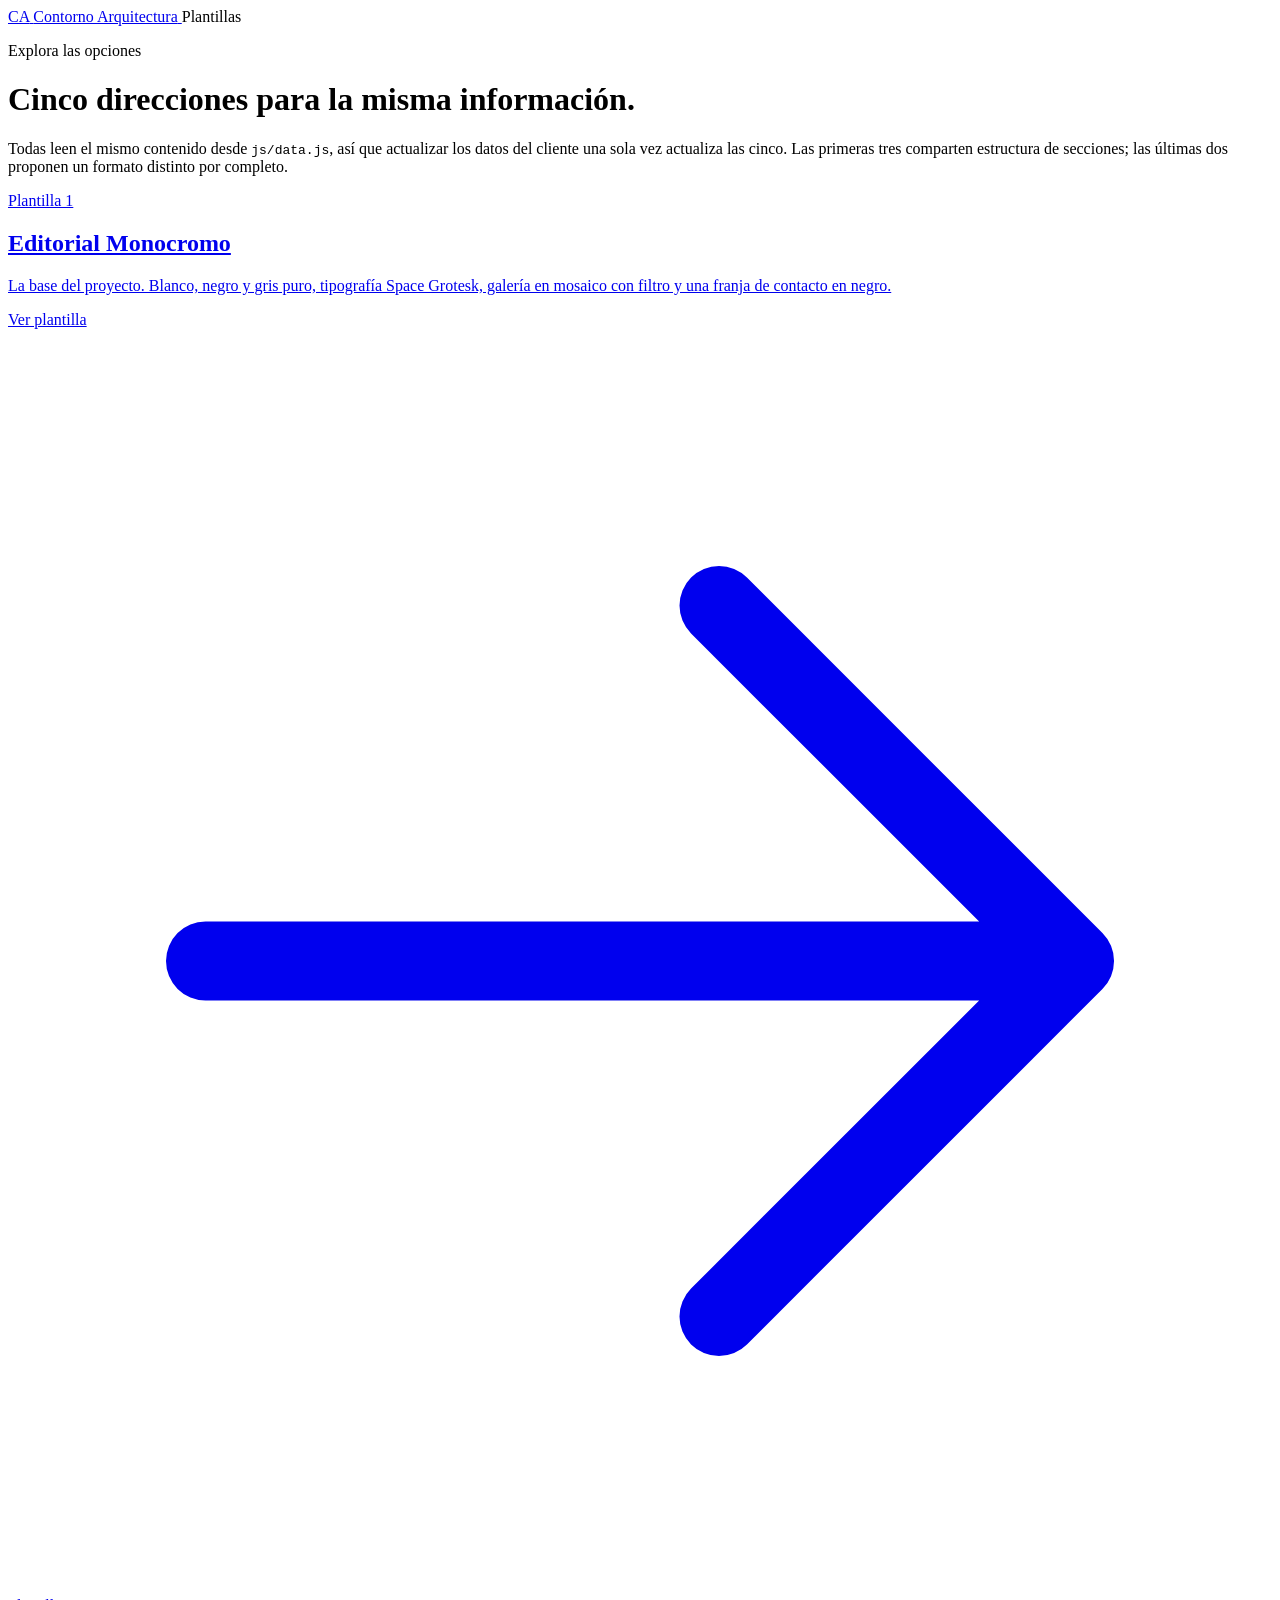
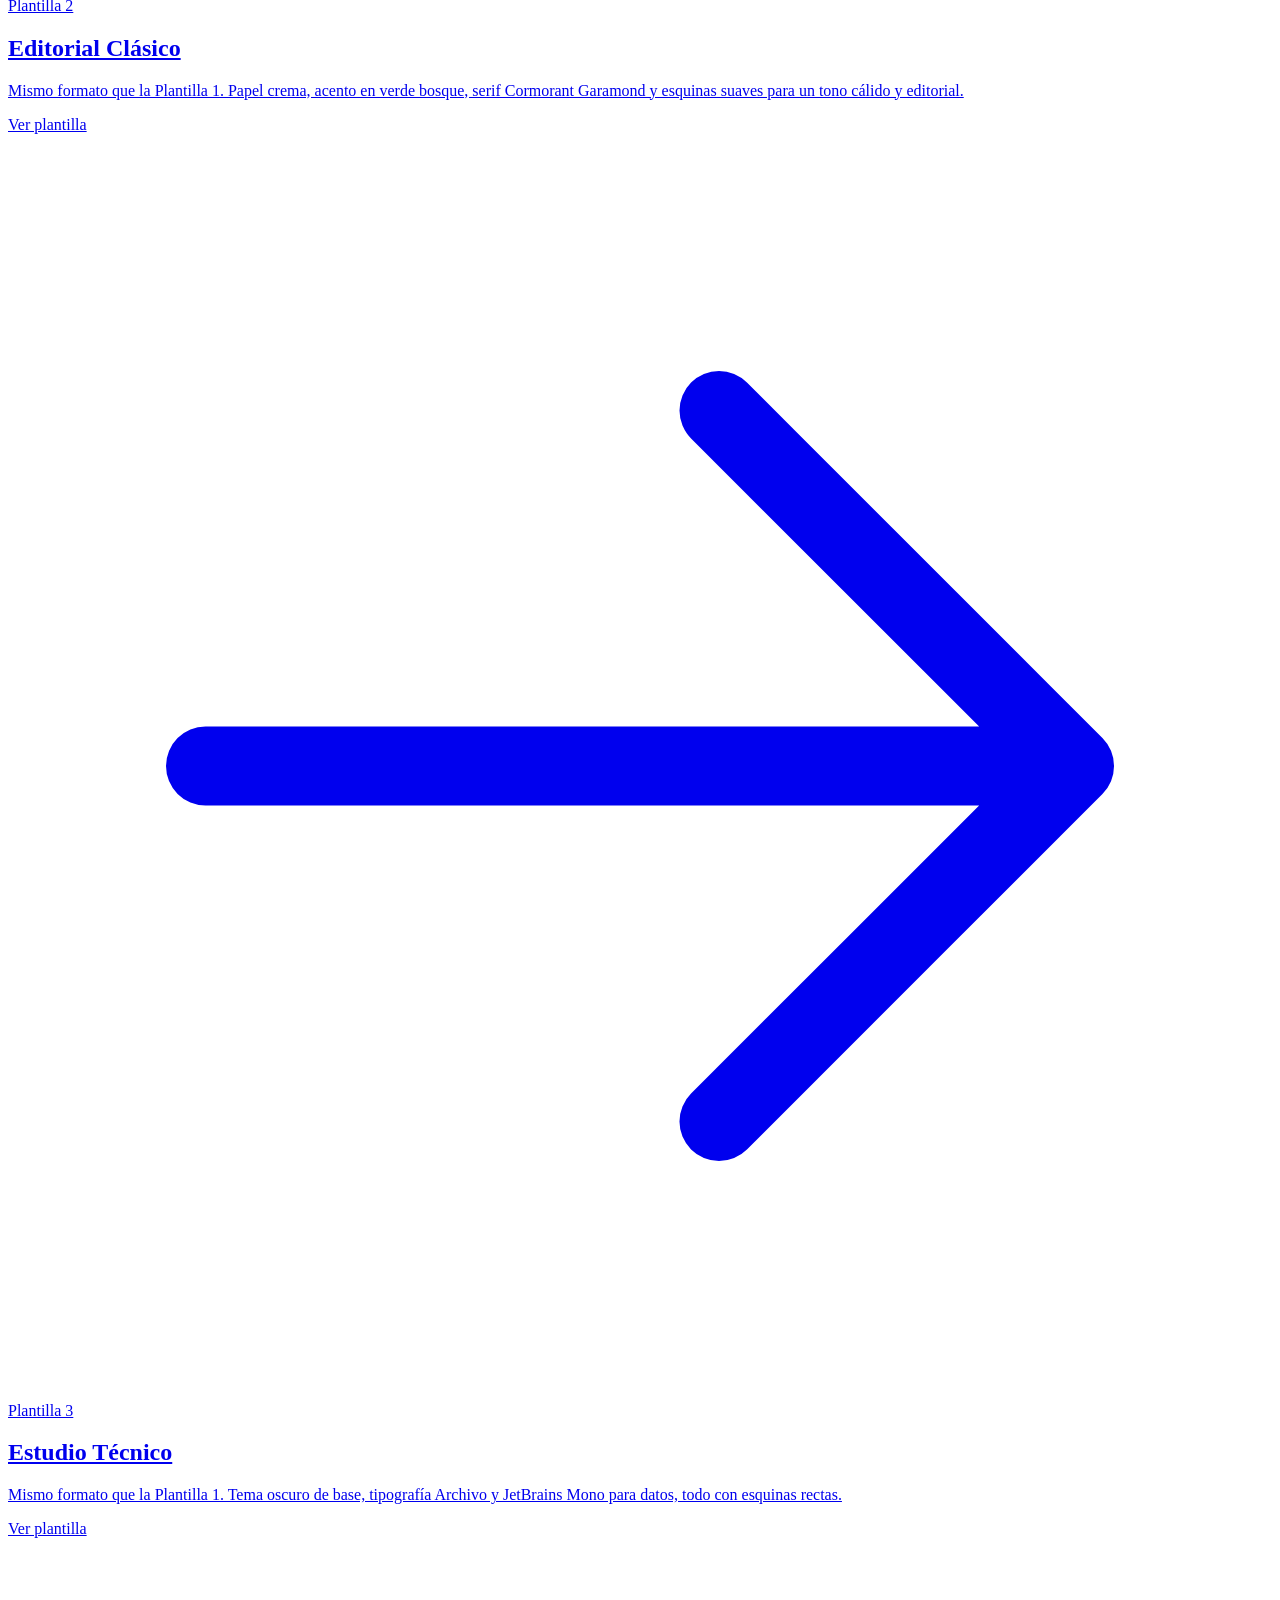
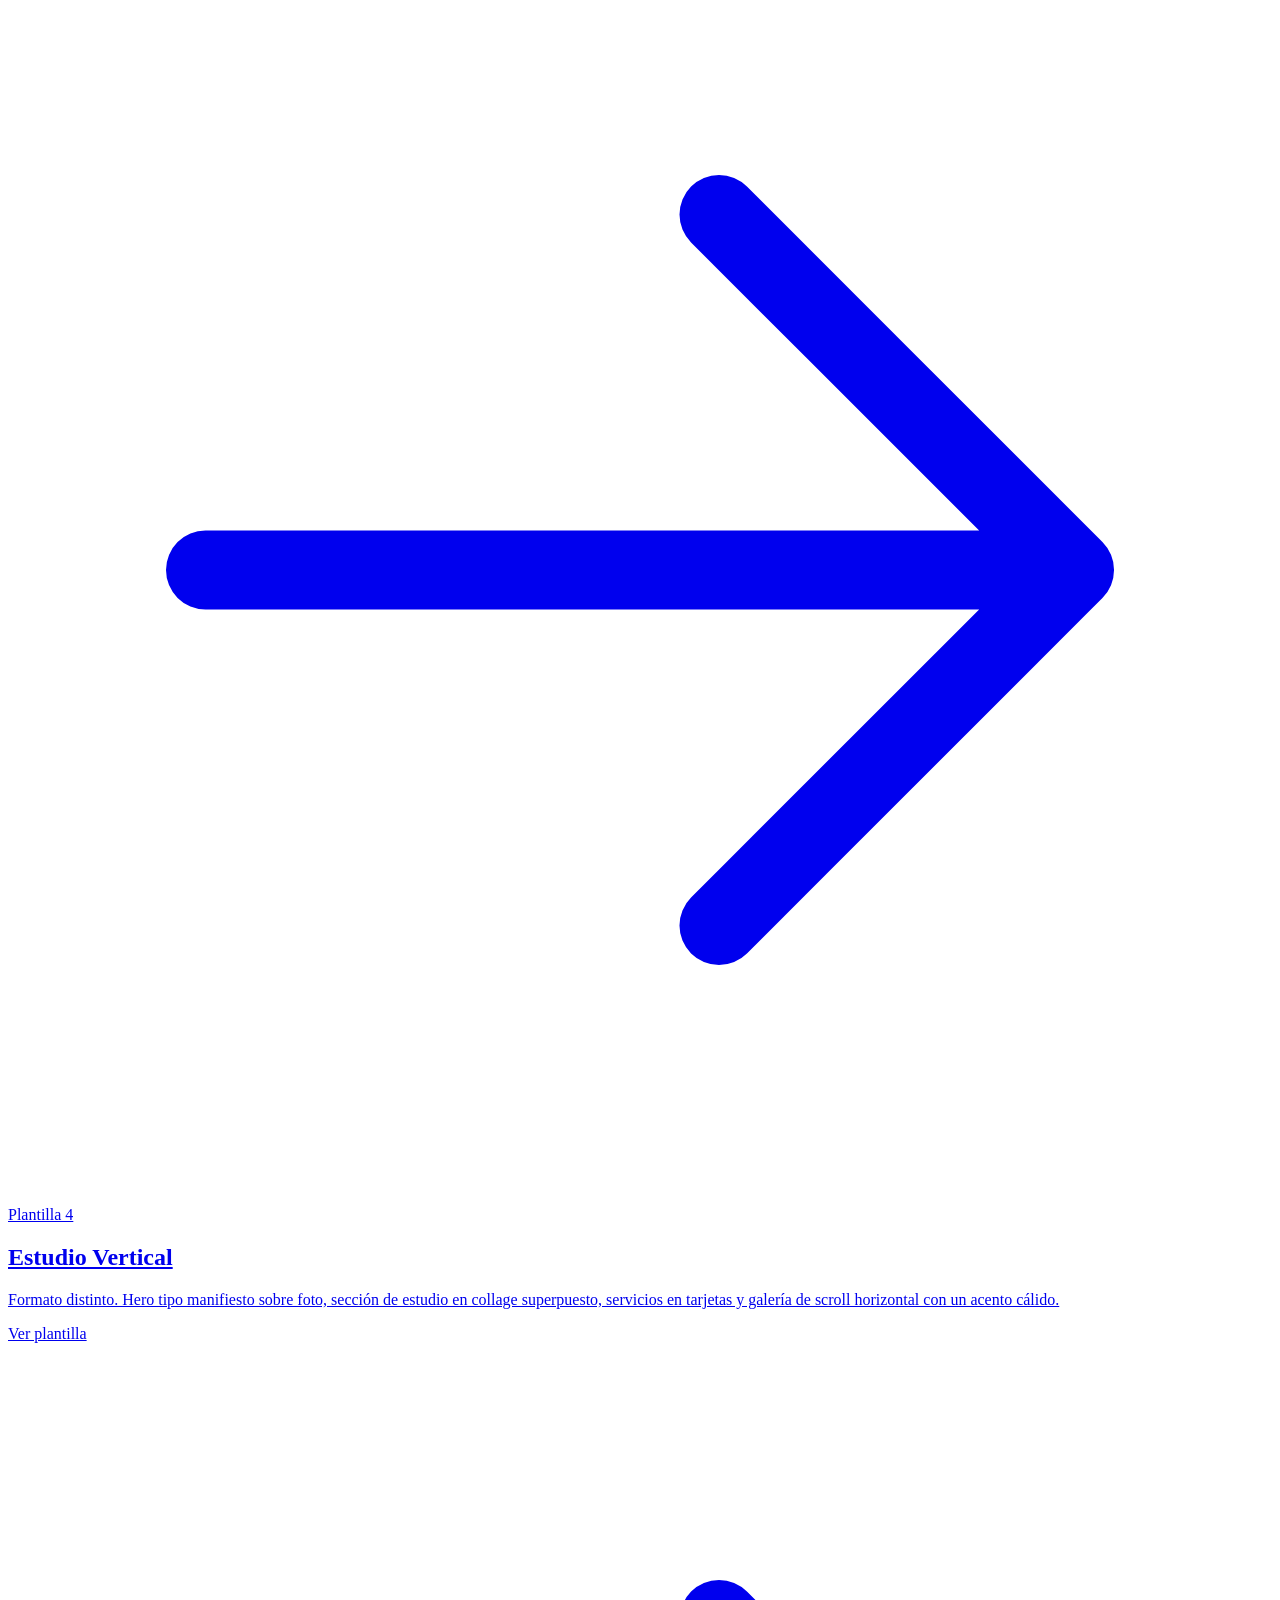
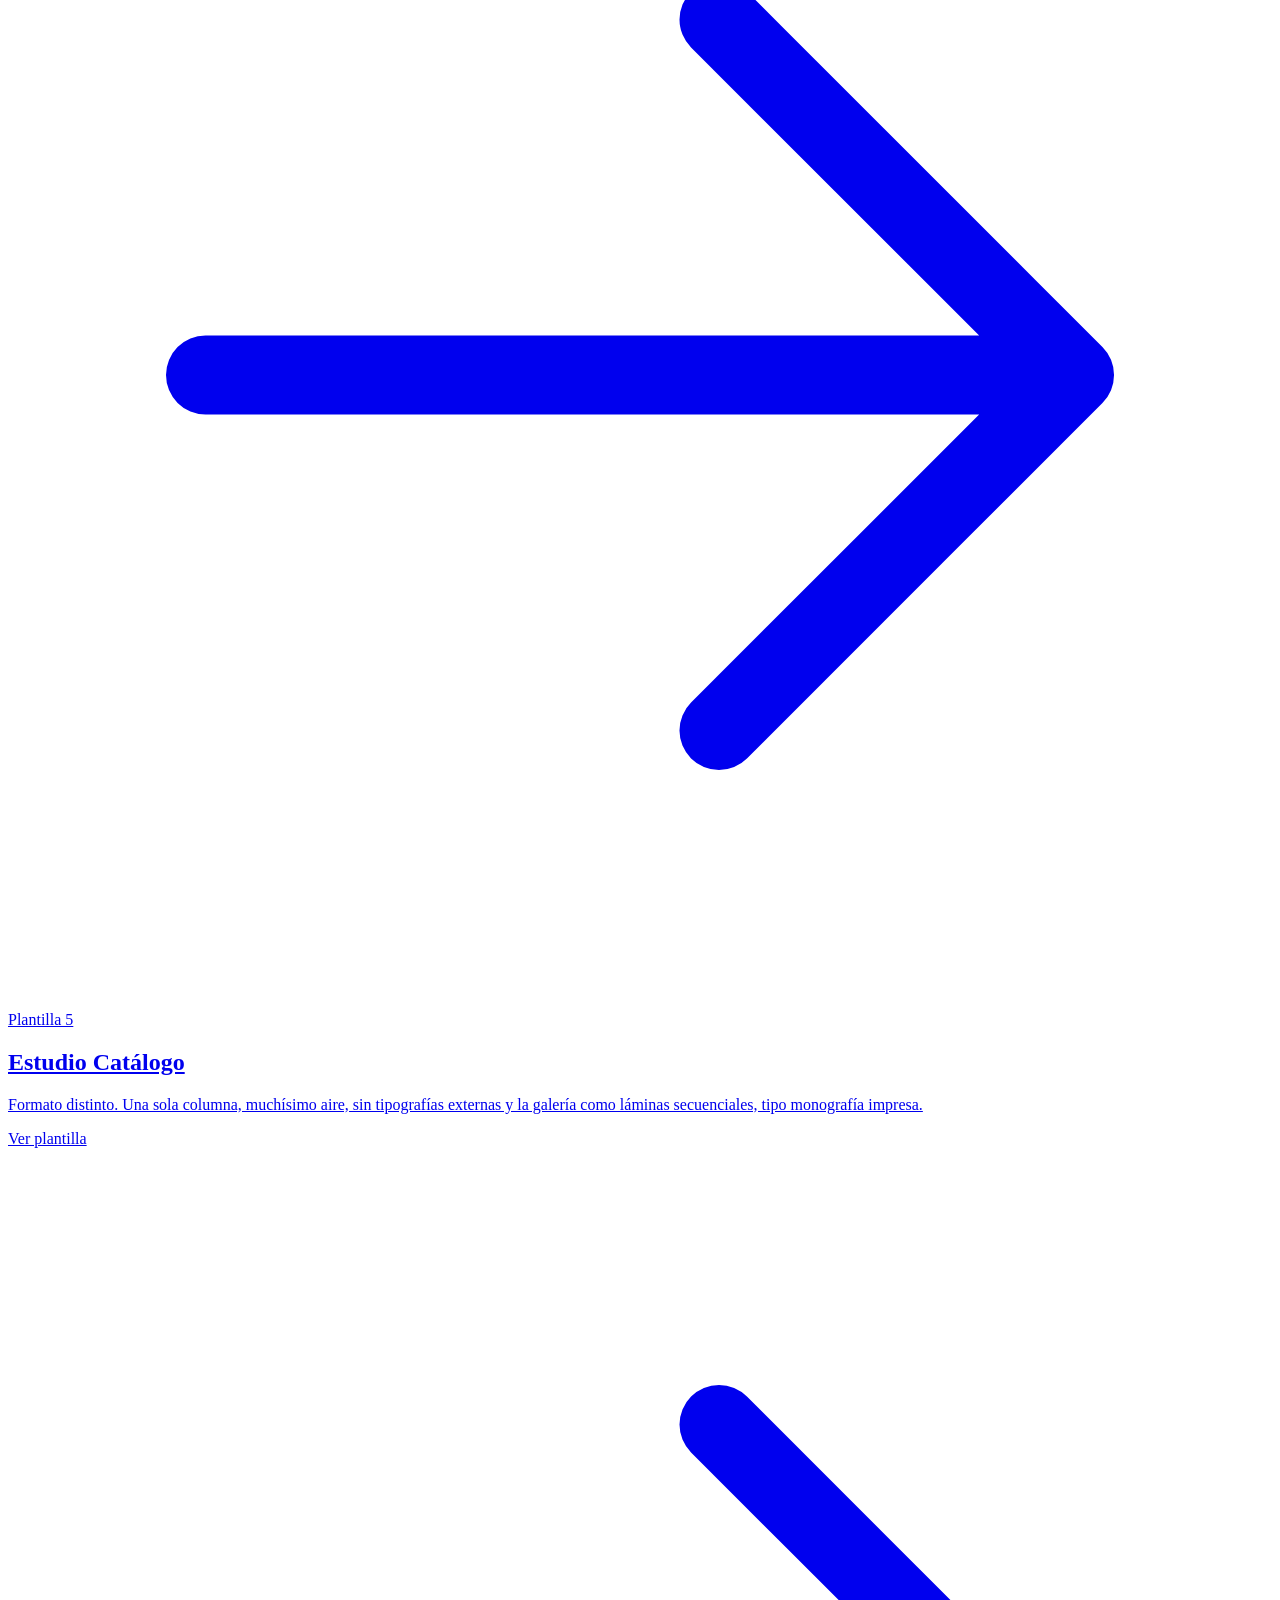
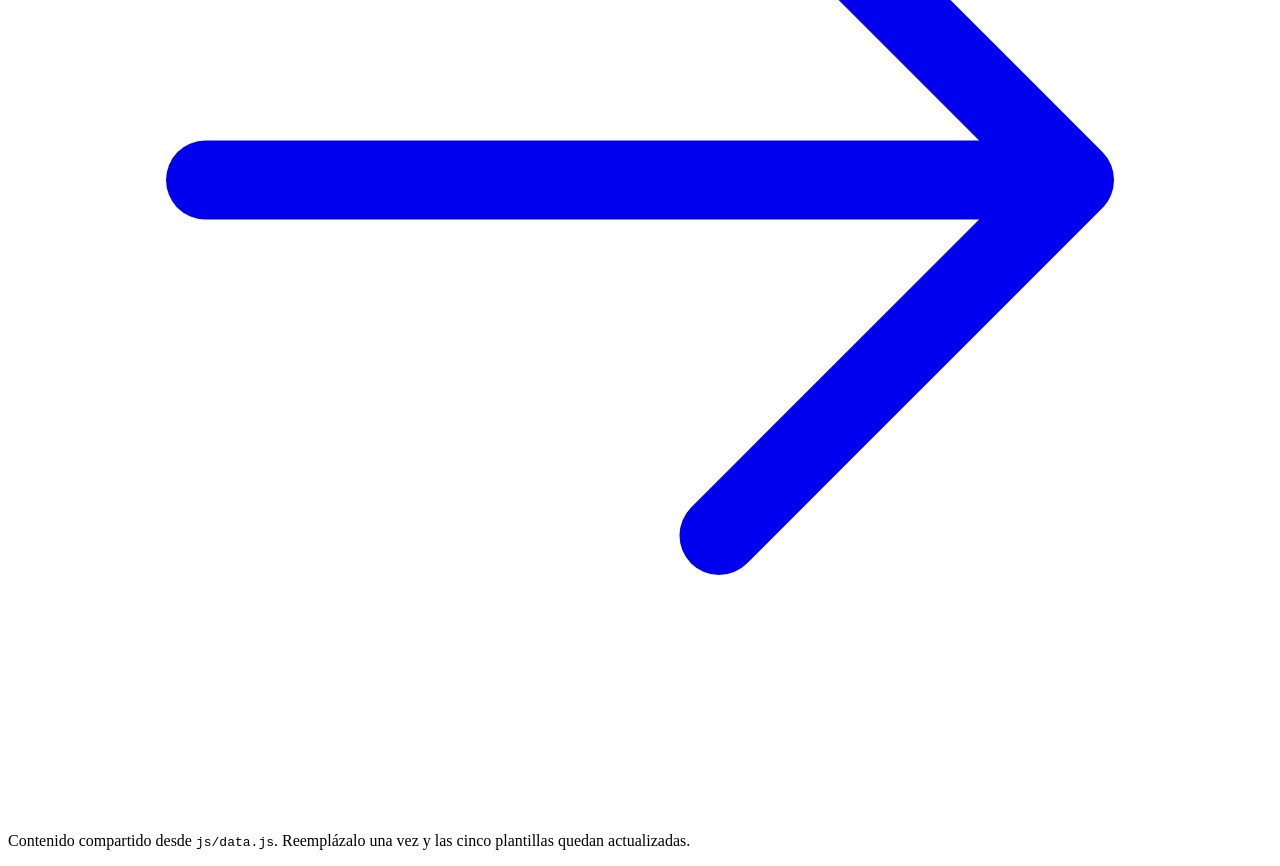
==== plantillas.html @ d8f8b078 "Redisenar paleta de la Plantilla 2 para diferenciarla de la 1 La Plantilla 2 usaba un gris apenas ma" ====
<!doctype html>
<html lang="es">
<head>
  <meta charset="UTF-8" />
  <meta name="viewport" content="width=device-width, initial-scale=1" />
  <title>Plantillas, Contorno Arquitectura</title>
  <link rel="icon" href="data:image/svg+xml,%3Csvg xmlns='http://www.w3.org/2000/svg' viewBox='0 0 100 100'%3E%3Crect width='100' height='100' fill='%23141414'/%3E%3Ctext x='50' y='64' font-size='40' font-family='Arial, sans-serif' font-weight='700' fill='%23fafafa' text-anchor='middle'%3ECA%3C/text%3E%3C/svg%3E" />
  <meta name="description" content="Cinco direcciones de diseño para la plantilla de Contorno Arquitectura." />
  <link rel="stylesheet" href="css/plantillas.css" />
</head>
<body>
  <header class="picker-header">
    <div class="picker-header-inner">
      <a class="brand" href="index.html">
        <span class="brand-mark" aria-hidden="true">CA</span>
        <span class="brand-name">Contorno Arquitectura</span>
      </a>
      <span class="picker-tag">Plantillas</span>
    </div>
  </header>

  <main class="picker-main">
    <div class="picker-intro">
      <p class="eyebrow">Explora las opciones</p>
      <h1>Cinco direcciones para la misma información.</h1>
      <p class="picker-lede">
        Todas leen el mismo contenido desde <code>js/data.js</code>, así que
        actualizar los datos del cliente una sola vez actualiza las cinco.
        Las primeras tres comparten estructura de secciones; las últimas dos
        proponen un formato distinto por completo.
      </p>
    </div>

    <div class="picker-grid">

      <a class="picker-card" href="index.html">
        <span class="picker-swatches">
          <span class="swatch" style="background:#fafafa;border-color:#dedede"></span>
          <span class="swatch" style="background:#141414"></span>
          <span class="swatch" style="background:#8b8b8b"></span>
        </span>
        <span class="picker-number">Plantilla 1</span>
        <h2>Editorial Monocromo</h2>
        <p>La base del proyecto. Blanco, negro y gris puro, tipografía Space Grotesk, galería en mosaico con filtro y una franja de contacto en negro.</p>
        <span class="picker-link">Ver plantilla <svg class="icon" xmlns="http://www.w3.org/2000/svg" viewBox="0 0 256 256" fill="currentColor" aria-hidden="true"><path d="M221.66,133.66l-72,72a8,8,0,0,1-11.32-11.32L196.69,136H40a8,8,0,0,1,0-16H196.69L138.34,61.66a8,8,0,0,1,11.32-11.32l72,72A8,8,0,0,1,221.66,133.66Z"/></svg></span>
      </a>

      <a class="picker-card" href="templates/plantilla-2/index.html">
        <span class="picker-swatches">
          <span class="swatch" style="background:#f5f0e1;border-color:#ddd0a5"></span>
          <span class="swatch" style="background:#33502f"></span>
          <span class="swatch" style="background:#1e2b21"></span>
        </span>
        <span class="picker-number">Plantilla 2</span>
        <h2>Editorial Clásico</h2>
        <p>Mismo formato que la Plantilla 1. Papel crema, acento en verde bosque, serif Cormorant Garamond y esquinas suaves para un tono cálido y editorial.</p>
        <span class="picker-link">Ver plantilla <svg class="icon" xmlns="http://www.w3.org/2000/svg" viewBox="0 0 256 256" fill="currentColor" aria-hidden="true"><path d="M221.66,133.66l-72,72a8,8,0,0,1-11.32-11.32L196.69,136H40a8,8,0,0,1,0-16H196.69L138.34,61.66a8,8,0,0,1,11.32-11.32l72,72A8,8,0,0,1,221.66,133.66Z"/></svg></span>
      </a>

      <a class="picker-card" href="templates/plantilla-3/index.html">
        <span class="picker-swatches">
          <span class="swatch" style="background:#0d0f11;border-color:#262b30"></span>
          <span class="swatch" style="background:#e8ebee"></span>
          <span class="swatch" style="background:#656d75"></span>
        </span>
        <span class="picker-number">Plantilla 3</span>
        <h2>Estudio Técnico</h2>
        <p>Mismo formato que la Plantilla 1. Tema oscuro de base, tipografía Archivo y JetBrains Mono para datos, todo con esquinas rectas.</p>
        <span class="picker-link">Ver plantilla <svg class="icon" xmlns="http://www.w3.org/2000/svg" viewBox="0 0 256 256" fill="currentColor" aria-hidden="true"><path d="M221.66,133.66l-72,72a8,8,0,0,1-11.32-11.32L196.69,136H40a8,8,0,0,1,0-16H196.69L138.34,61.66a8,8,0,0,1,11.32-11.32l72,72A8,8,0,0,1,221.66,133.66Z"/></svg></span>
      </a>

      <a class="picker-card" href="templates/plantilla-4/index.html">
        <span class="picker-swatches">
          <span class="swatch" style="background:#0a0a0a;border-color:#272727"></span>
          <span class="swatch" style="background:#ff7a45"></span>
          <span class="swatch" style="background:#f5f4f2"></span>
        </span>
        <span class="picker-number">Plantilla 4</span>
        <h2>Estudio Vertical</h2>
        <p>Formato distinto. Hero tipo manifiesto sobre foto, sección de estudio en collage superpuesto, servicios en tarjetas y galería de scroll horizontal con un acento cálido.</p>
        <span class="picker-link">Ver plantilla <svg class="icon" xmlns="http://www.w3.org/2000/svg" viewBox="0 0 256 256" fill="currentColor" aria-hidden="true"><path d="M221.66,133.66l-72,72a8,8,0,0,1-11.32-11.32L196.69,136H40a8,8,0,0,1,0-16H196.69L138.34,61.66a8,8,0,0,1,11.32-11.32l72,72A8,8,0,0,1,221.66,133.66Z"/></svg></span>
      </a>

      <a class="picker-card" href="templates/plantilla-5/index.html">
        <span class="picker-swatches">
          <span class="swatch" style="background:#fbfbfa;border-color:#e5e2da"></span>
          <span class="swatch" style="background:#161616"></span>
          <span class="swatch" style="background:#9b988e"></span>
        </span>
        <span class="picker-number">Plantilla 5</span>
        <h2>Estudio Catálogo</h2>
        <p>Formato distinto. Una sola columna, muchísimo aire, sin tipografías externas y la galería como láminas secuenciales, tipo monografía impresa.</p>
        <span class="picker-link">Ver plantilla <svg class="icon" xmlns="http://www.w3.org/2000/svg" viewBox="0 0 256 256" fill="currentColor" aria-hidden="true"><path d="M221.66,133.66l-72,72a8,8,0,0,1-11.32-11.32L196.69,136H40a8,8,0,0,1,0-16H196.69L138.34,61.66a8,8,0,0,1,11.32-11.32l72,72A8,8,0,0,1,221.66,133.66Z"/></svg></span>
      </a>

    </div>
  </main>

  <footer class="picker-footer">
    <p>Contenido compartido desde <code>js/data.js</code>. Reemplázalo una vez y las cinco plantillas quedan actualizadas.</p>
  </footer>
</body>
</html>
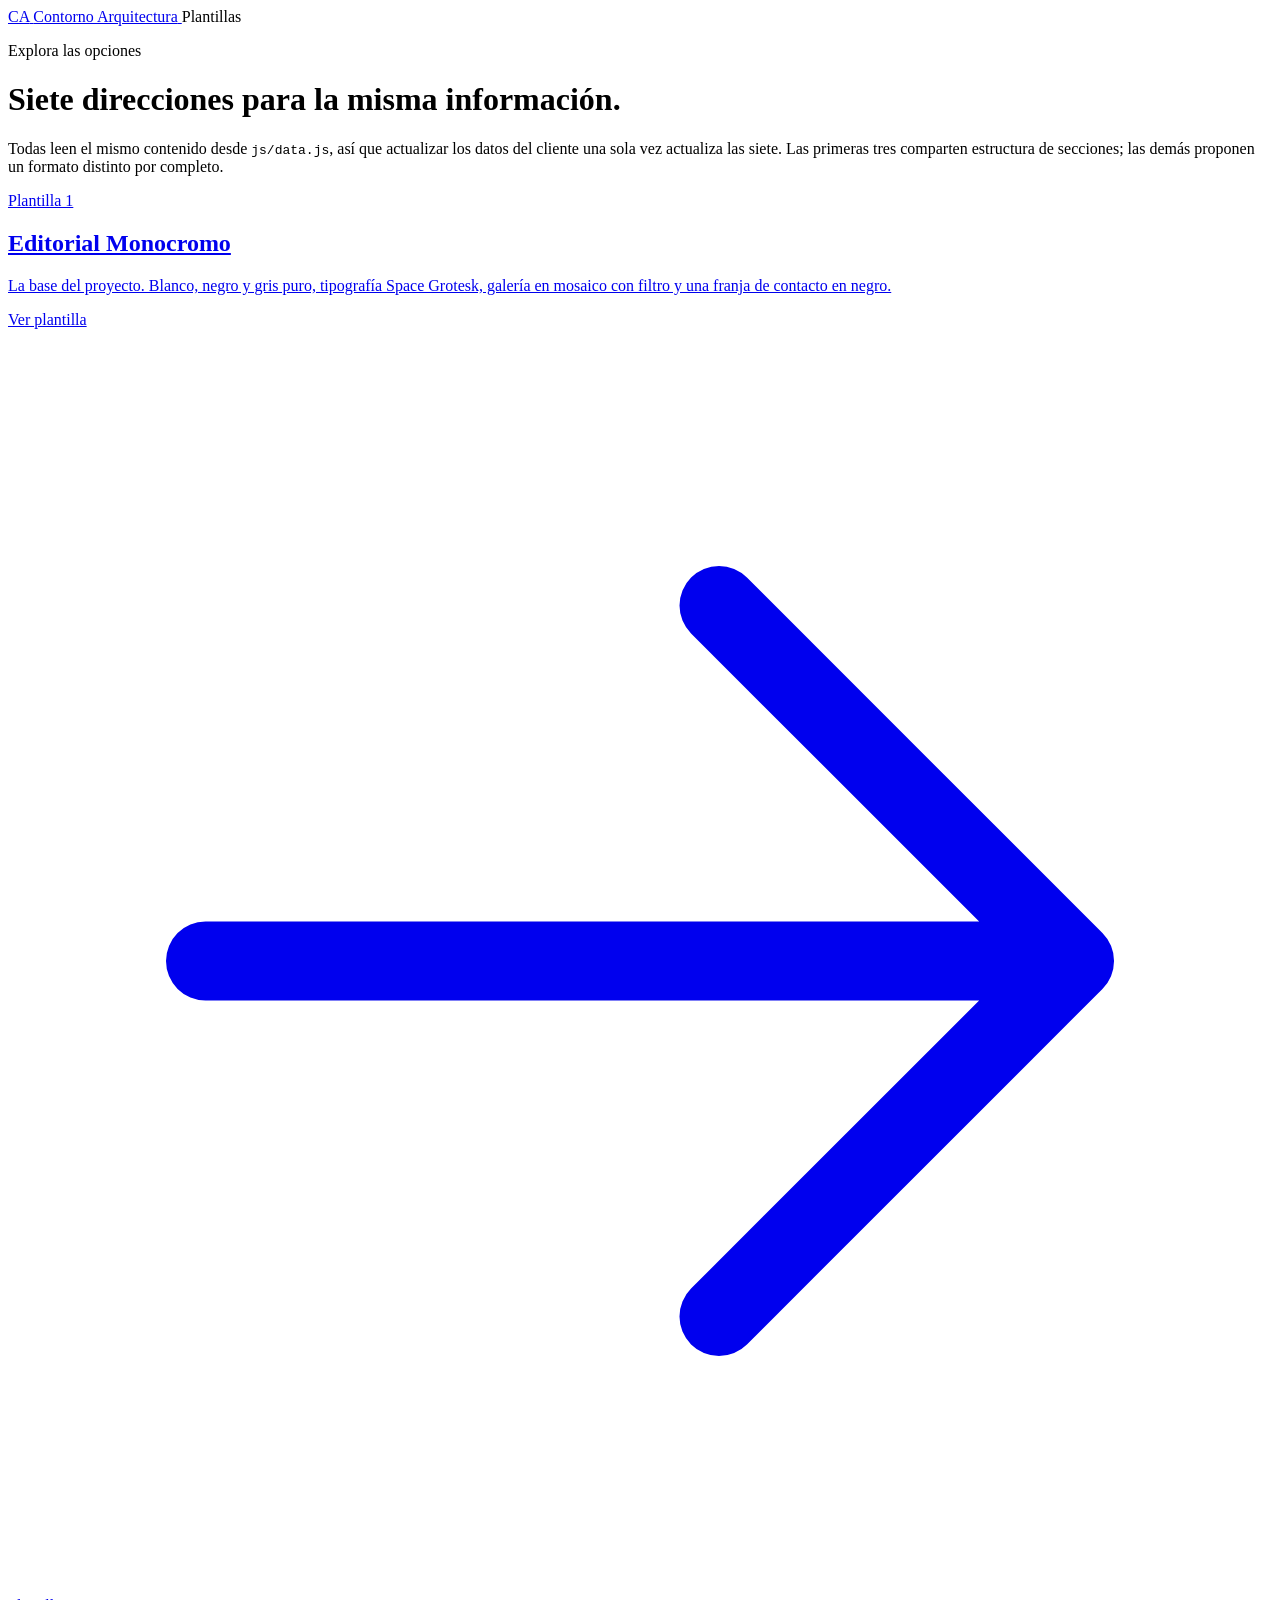
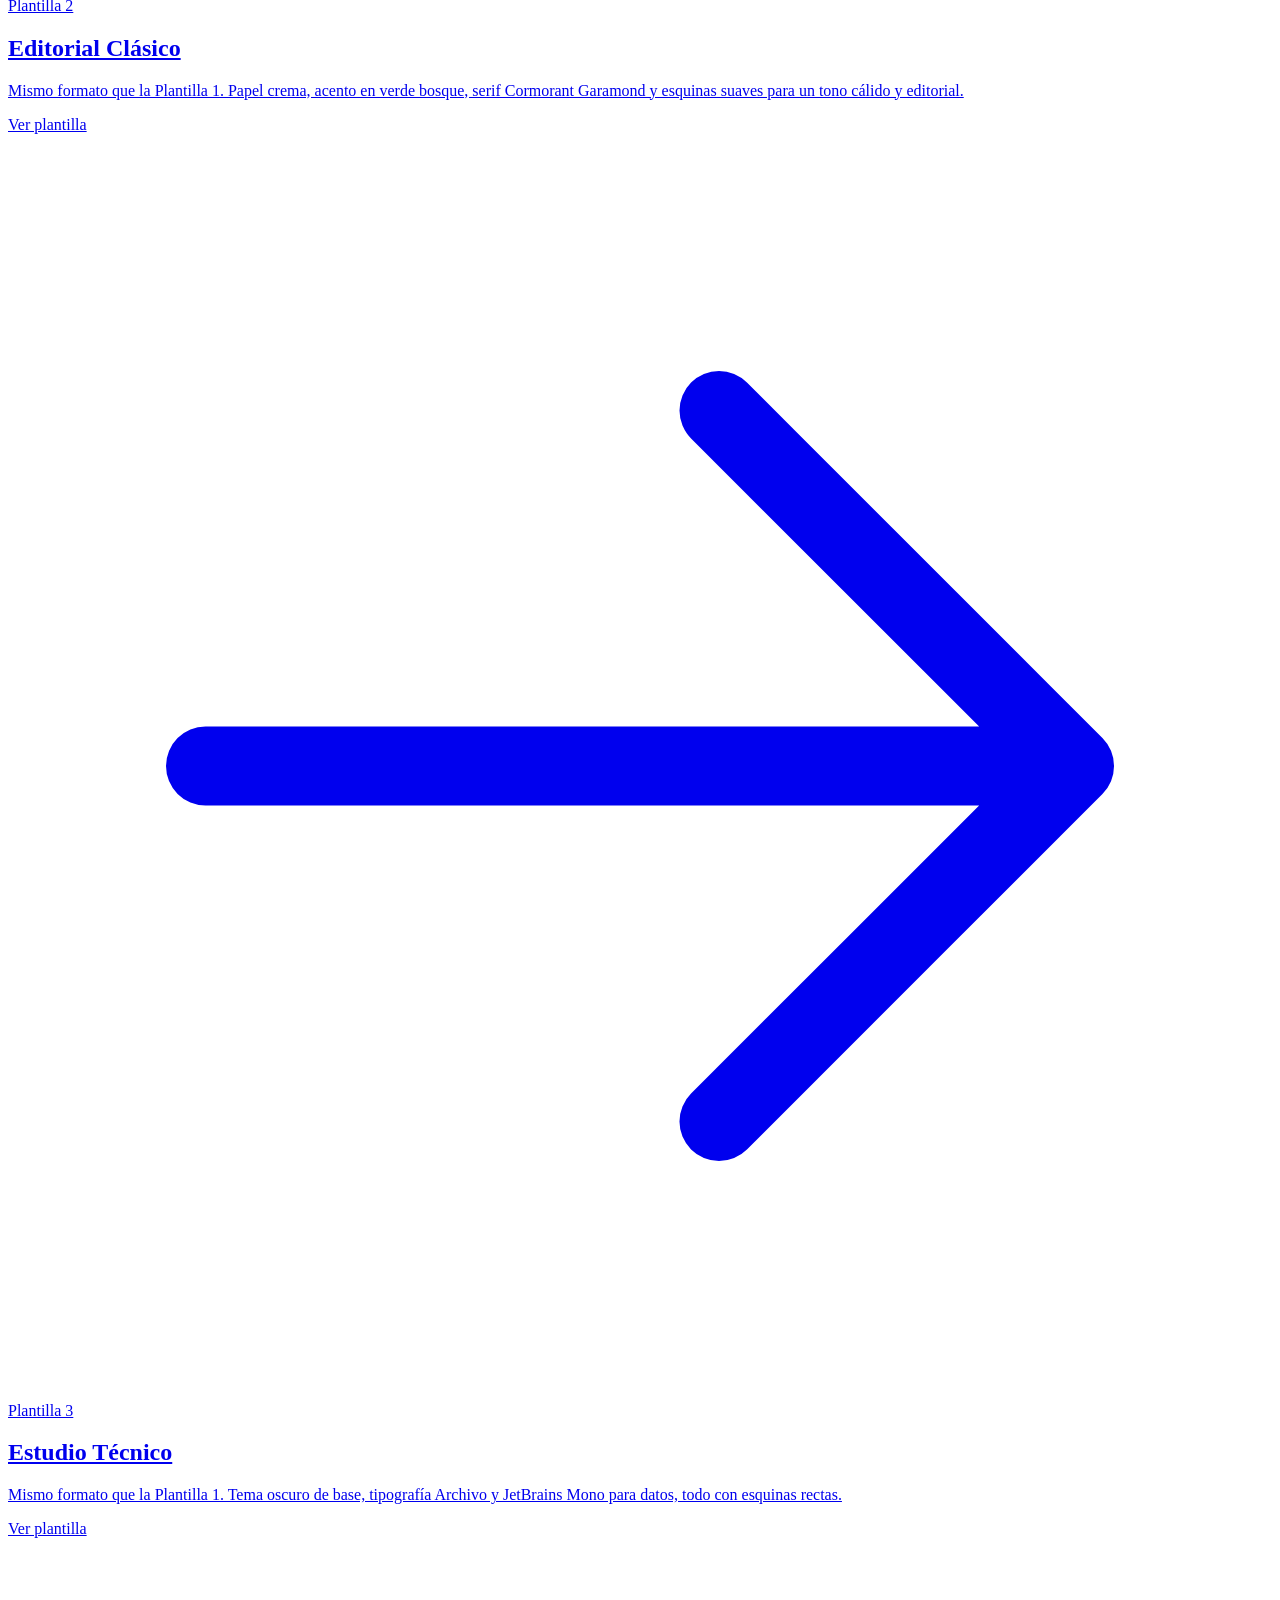
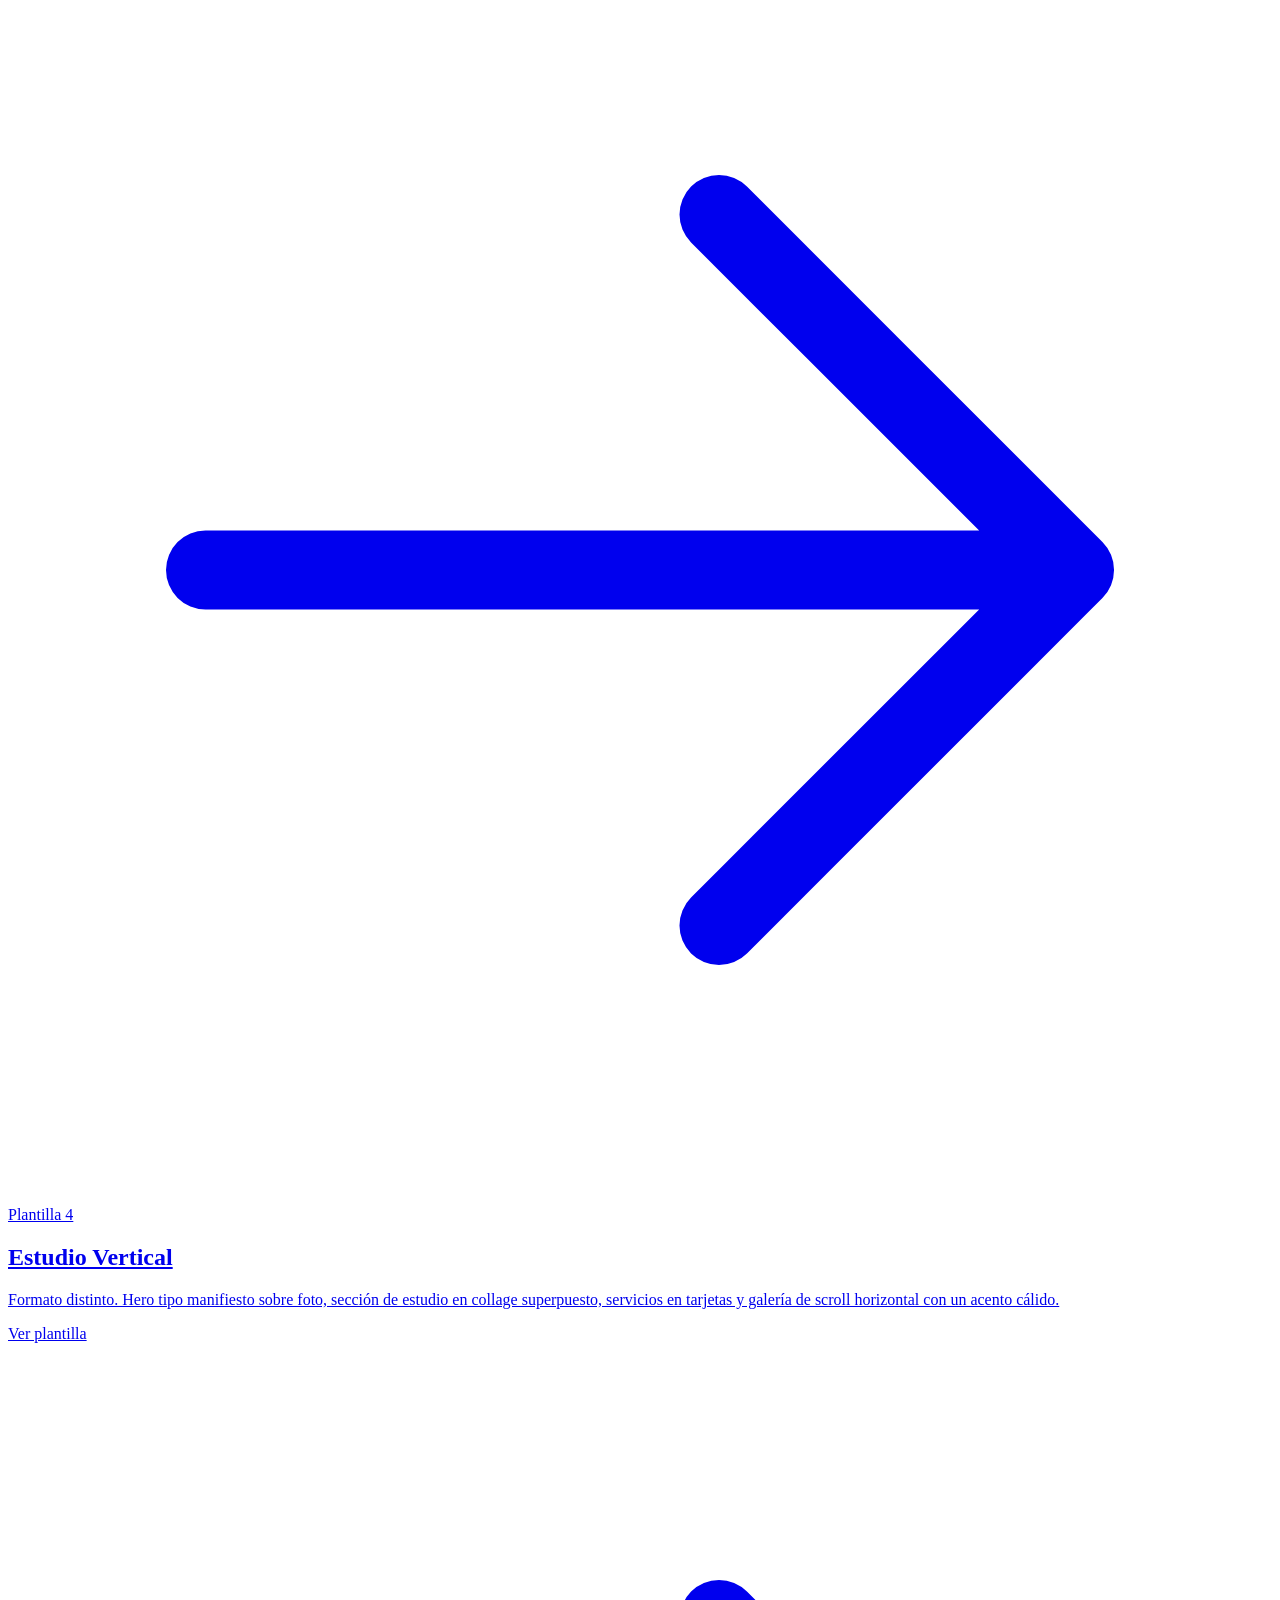
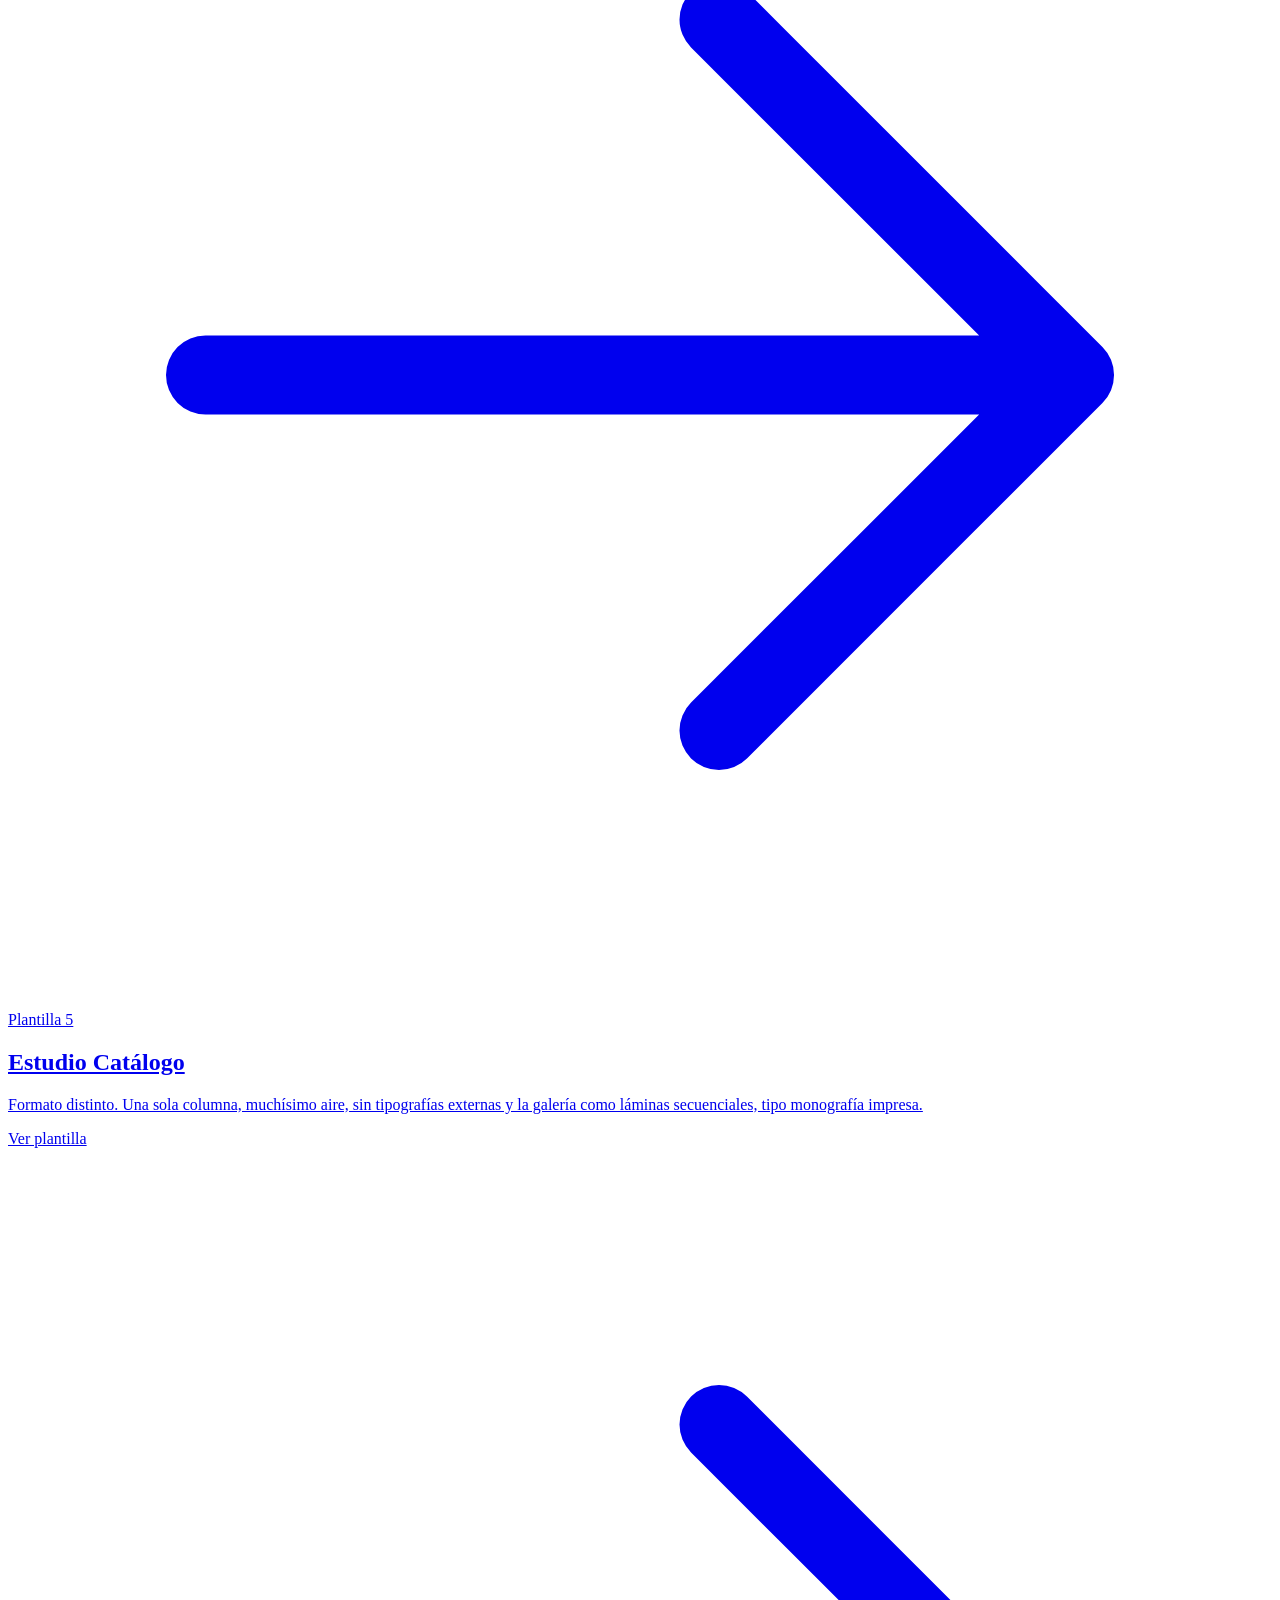
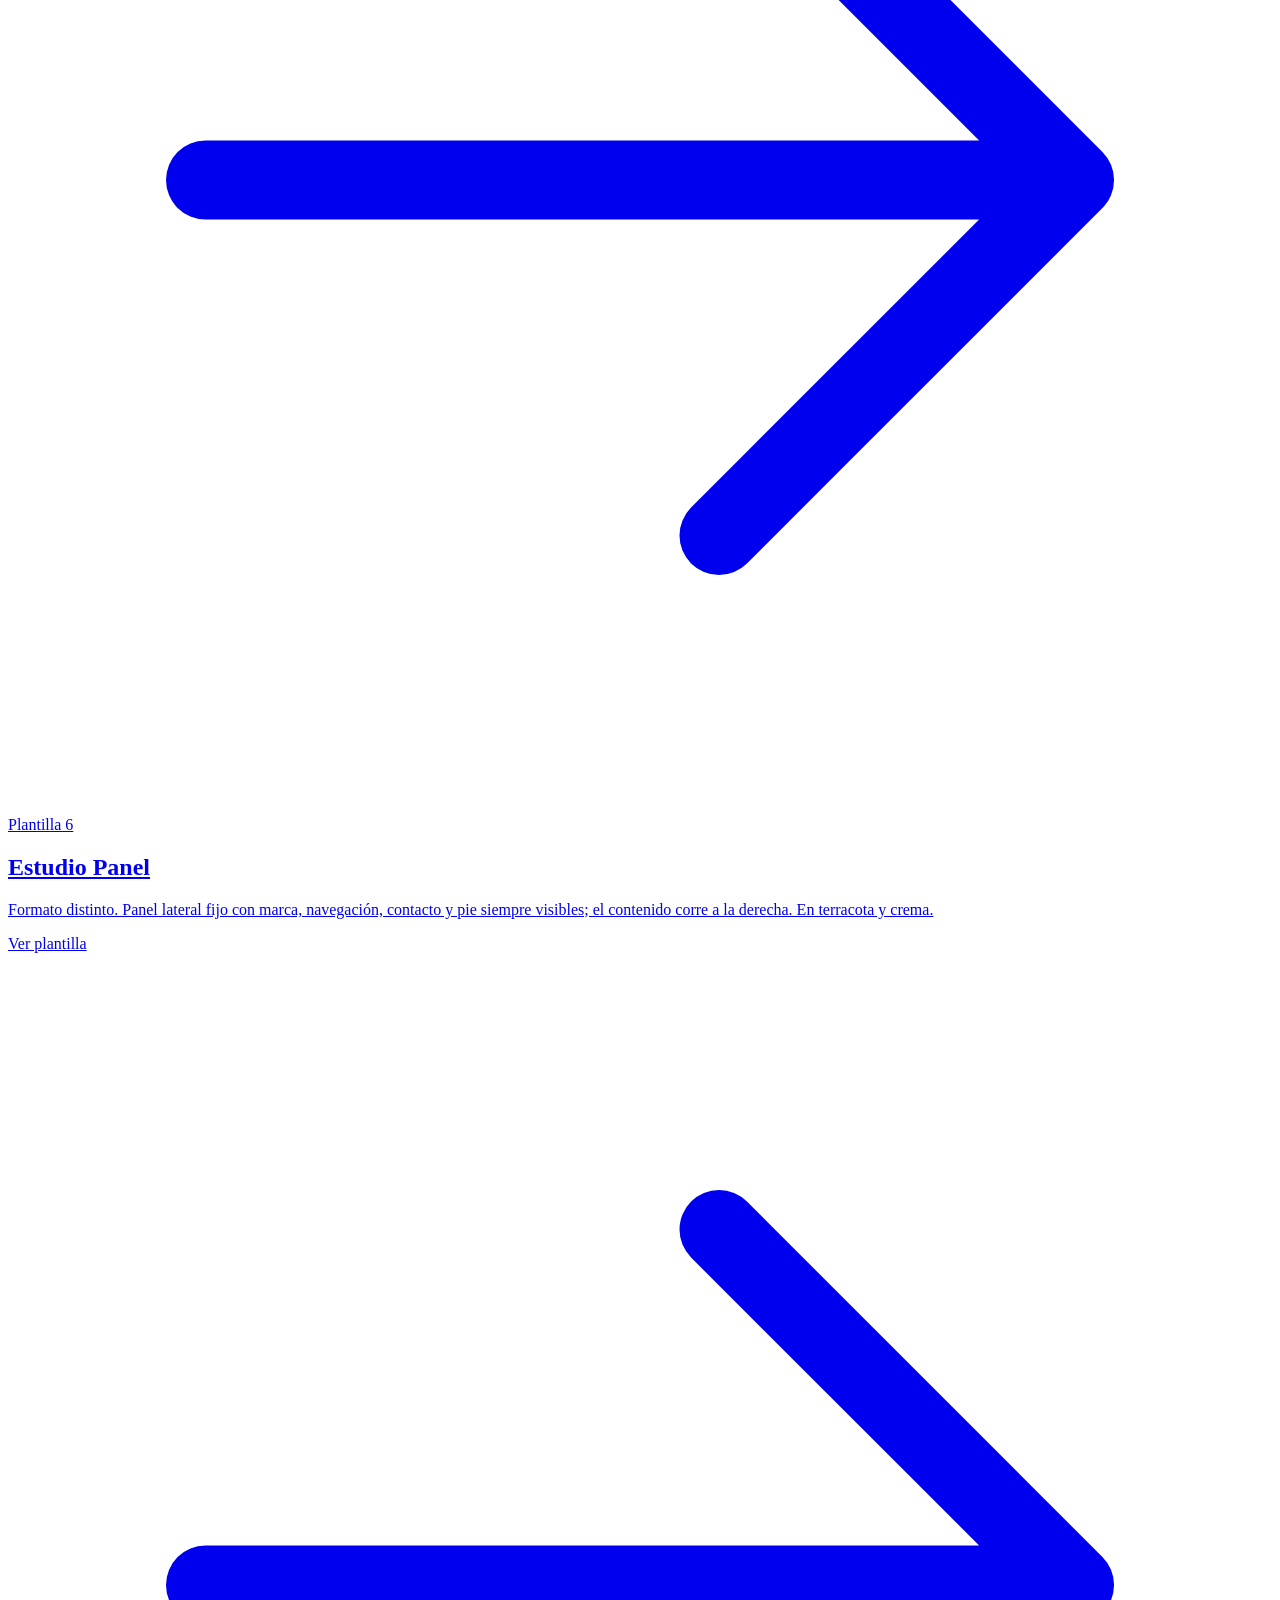
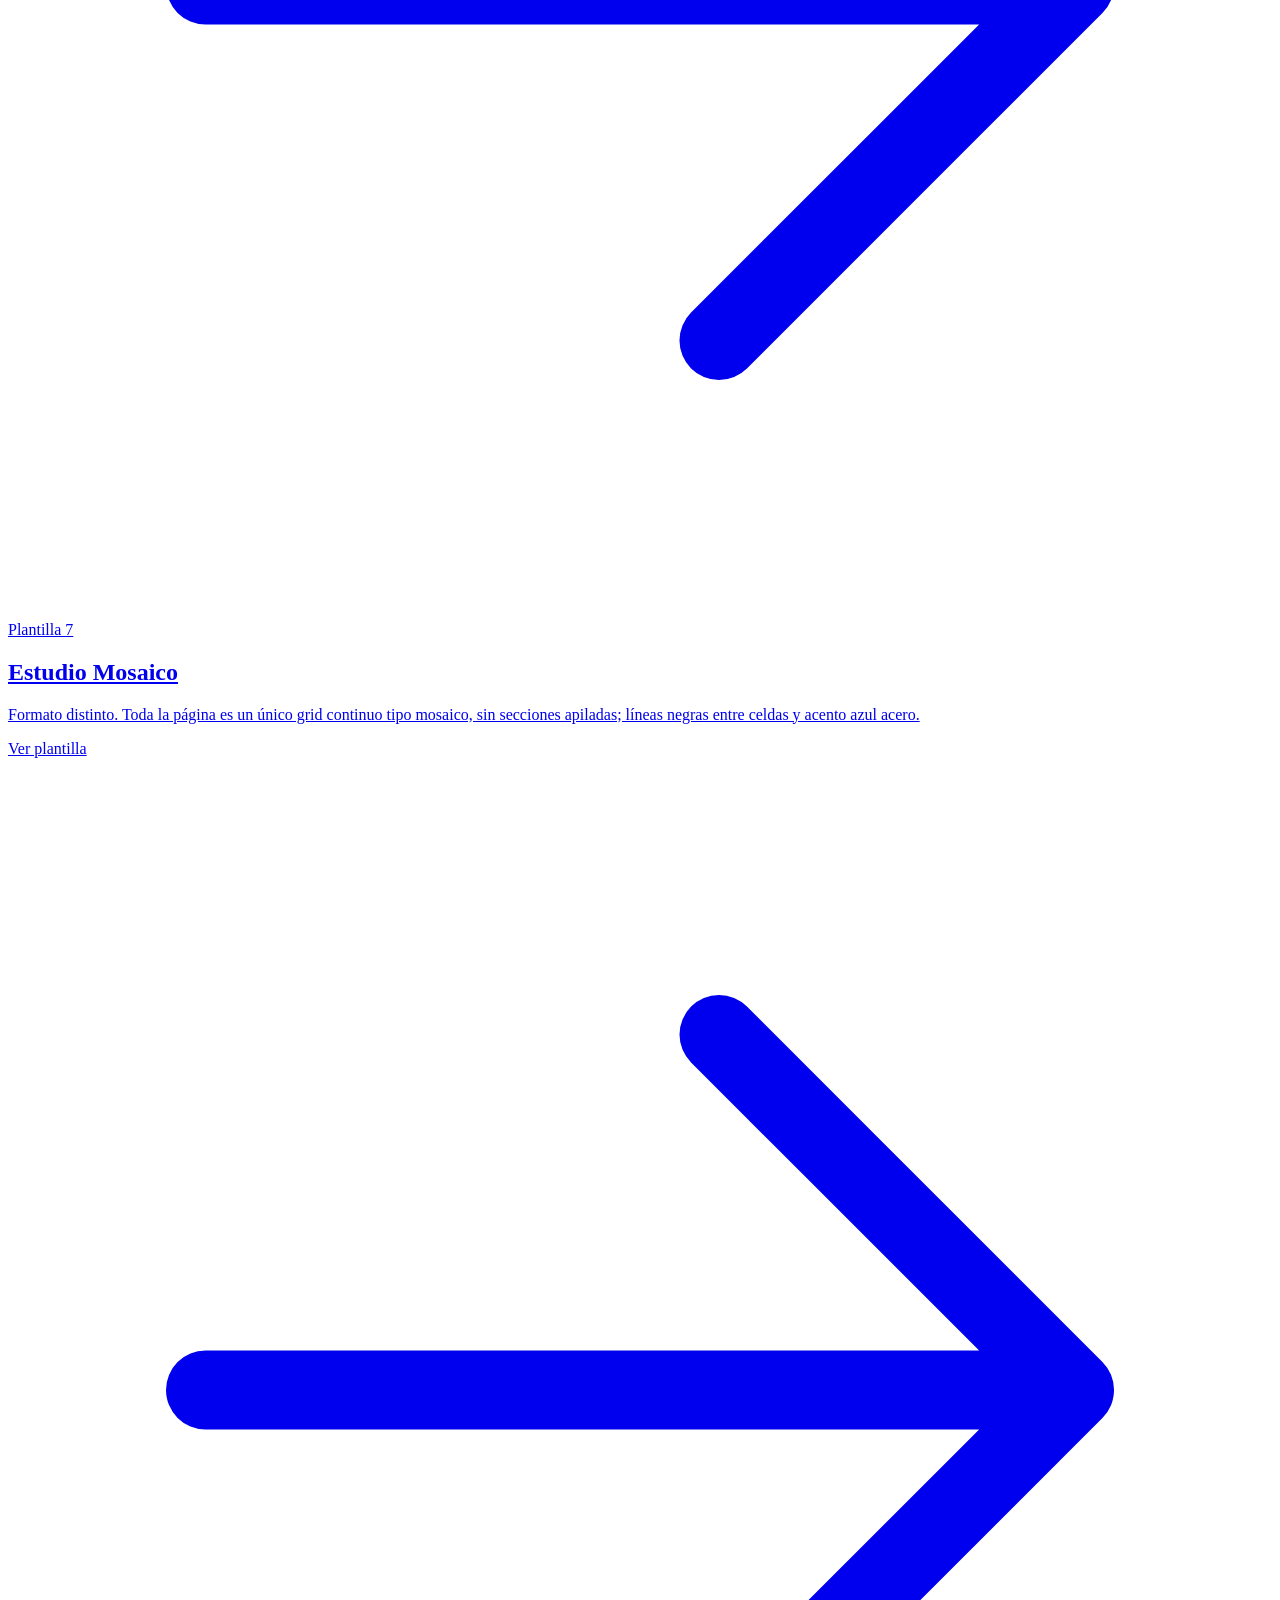
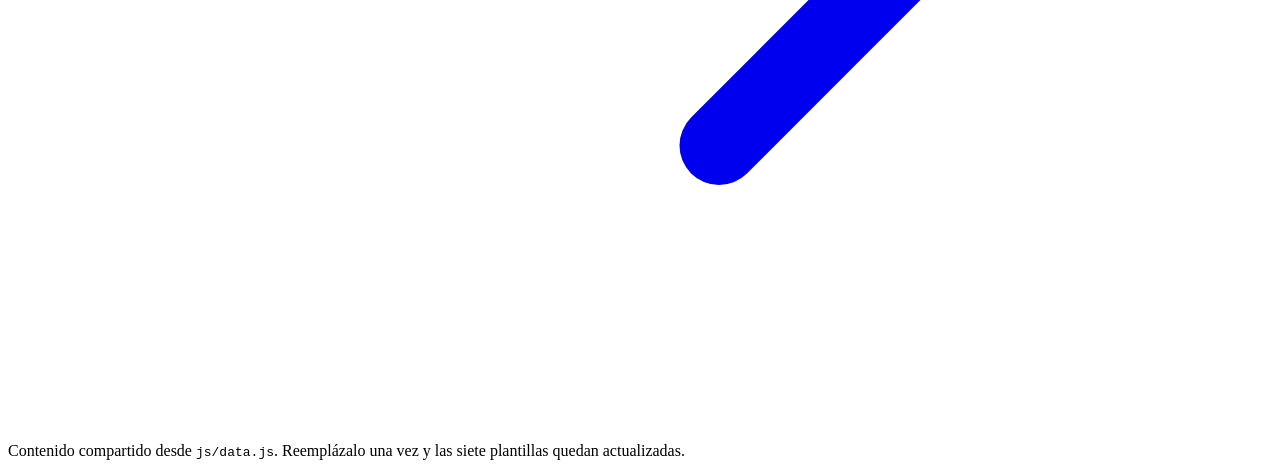
==== commit 8065e4bb: "Agregar Plantilla 6 (Estudio Panel) y Plantilla 7 (Estudio Mosaico) Dos plantillas mas con formato y" ====
--- a/plantillas.html
+++ b/plantillas.html
@@ -5,7 +5,7 @@
   <meta name="viewport" content="width=device-width, initial-scale=1" />
   <title>Plantillas, Contorno Arquitectura</title>
   <link rel="icon" href="data:image/svg+xml,%3Csvg xmlns='http://www.w3.org/2000/svg' viewBox='0 0 100 100'%3E%3Crect width='100' height='100' fill='%23141414'/%3E%3Ctext x='50' y='64' font-size='40' font-family='Arial, sans-serif' font-weight='700' fill='%23fafafa' text-anchor='middle'%3ECA%3C/text%3E%3C/svg%3E" />
-  <meta name="description" content="Cinco direcciones de diseño para la plantilla de Contorno Arquitectura." />
+  <meta name="description" content="Siete direcciones de diseño para la plantilla de Contorno Arquitectura." />
   <link rel="stylesheet" href="css/plantillas.css" />
 </head>
 <body>
@@ -22,11 +22,11 @@
   <main class="picker-main">
     <div class="picker-intro">
       <p class="eyebrow">Explora las opciones</p>
-      <h1>Cinco direcciones para la misma información.</h1>
+      <h1>Siete direcciones para la misma información.</h1>
       <p class="picker-lede">
         Todas leen el mismo contenido desde <code>js/data.js</code>, así que
-        actualizar los datos del cliente una sola vez actualiza las cinco.
-        Las primeras tres comparten estructura de secciones; las últimas dos
+        actualizar los datos del cliente una sola vez actualiza las siete.
+        Las primeras tres comparten estructura de secciones; las demás
         proponen un formato distinto por completo.
       </p>
     </div>
@@ -93,11 +93,35 @@
         <span class="picker-link">Ver plantilla <svg class="icon" xmlns="http://www.w3.org/2000/svg" viewBox="0 0 256 256" fill="currentColor" aria-hidden="true"><path d="M221.66,133.66l-72,72a8,8,0,0,1-11.32-11.32L196.69,136H40a8,8,0,0,1,0-16H196.69L138.34,61.66a8,8,0,0,1,11.32-11.32l72,72A8,8,0,0,1,221.66,133.66Z"/></svg></span>
       </a>
 
+      <a class="picker-card" href="templates/plantilla-6/index.html">
+        <span class="picker-swatches">
+          <span class="swatch" style="background:#7a4632"></span>
+          <span class="swatch" style="background:#fefdfb;border-color:#e7e0d4"></span>
+          <span class="swatch" style="background:#a25a3c"></span>
+        </span>
+        <span class="picker-number">Plantilla 6</span>
+        <h2>Estudio Panel</h2>
+        <p>Formato distinto. Panel lateral fijo con marca, navegación, contacto y pie siempre visibles; el contenido corre a la derecha. En terracota y crema.</p>
+        <span class="picker-link">Ver plantilla <svg class="icon" xmlns="http://www.w3.org/2000/svg" viewBox="0 0 256 256" fill="currentColor" aria-hidden="true"><path d="M221.66,133.66l-72,72a8,8,0,0,1-11.32-11.32L196.69,136H40a8,8,0,0,1,0-16H196.69L138.34,61.66a8,8,0,0,1,11.32-11.32l72,72A8,8,0,0,1,221.66,133.66Z"/></svg></span>
+      </a>
+
+      <a class="picker-card" href="templates/plantilla-7/index.html">
+        <span class="picker-swatches">
+          <span class="swatch" style="background:#f7f7f4;border-color:#141414"></span>
+          <span class="swatch" style="background:#2f6c86"></span>
+          <span class="swatch" style="background:#131313"></span>
+        </span>
+        <span class="picker-number">Plantilla 7</span>
+        <h2>Estudio Mosaico</h2>
+        <p>Formato distinto. Toda la página es un único grid continuo tipo mosaico, sin secciones apiladas; líneas negras entre celdas y acento azul acero.</p>
+        <span class="picker-link">Ver plantilla <svg class="icon" xmlns="http://www.w3.org/2000/svg" viewBox="0 0 256 256" fill="currentColor" aria-hidden="true"><path d="M221.66,133.66l-72,72a8,8,0,0,1-11.32-11.32L196.69,136H40a8,8,0,0,1,0-16H196.69L138.34,61.66a8,8,0,0,1,11.32-11.32l72,72A8,8,0,0,1,221.66,133.66Z"/></svg></span>
+      </a>
+
     </div>
   </main>
 
   <footer class="picker-footer">
-    <p>Contenido compartido desde <code>js/data.js</code>. Reemplázalo una vez y las cinco plantillas quedan actualizadas.</p>
+    <p>Contenido compartido desde <code>js/data.js</code>. Reemplázalo una vez y las siete plantillas quedan actualizadas.</p>
   </footer>
 </body>
 </html>
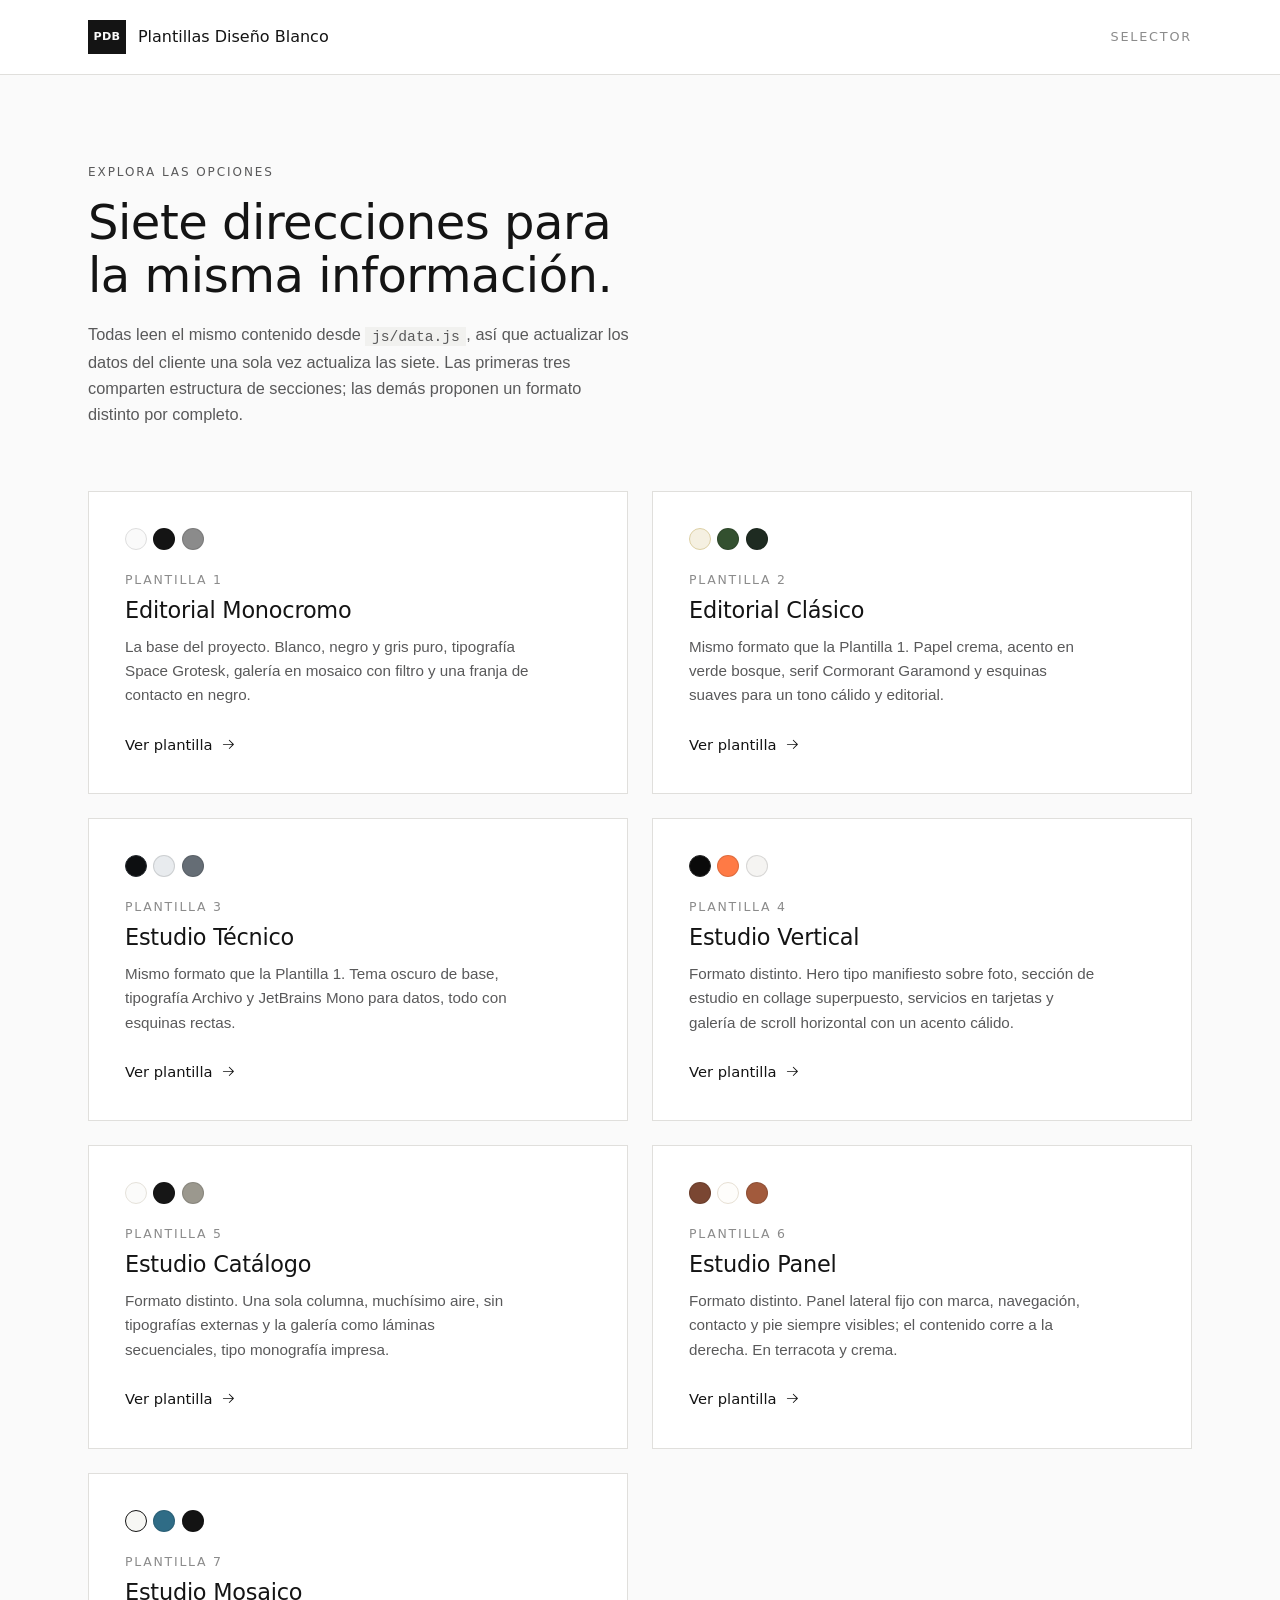
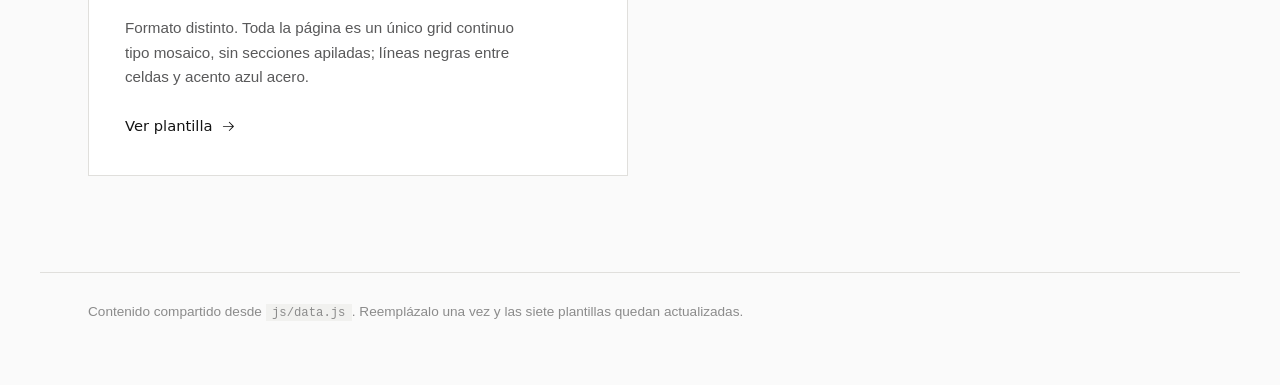
==== commit 4137c089: "Renombrar el proyecto a Plantillas Diseno Blanco El repositorio y la pagina selectora ahora se ident" ====
--- a/plantillas.html
+++ b/plantillas.html
@@ -3,19 +3,19 @@
 <head>
   <meta charset="UTF-8" />
   <meta name="viewport" content="width=device-width, initial-scale=1" />
-  <title>Plantillas, Contorno Arquitectura</title>
-  <link rel="icon" href="data:image/svg+xml,%3Csvg xmlns='http://www.w3.org/2000/svg' viewBox='0 0 100 100'%3E%3Crect width='100' height='100' fill='%23141414'/%3E%3Ctext x='50' y='64' font-size='40' font-family='Arial, sans-serif' font-weight='700' fill='%23fafafa' text-anchor='middle'%3ECA%3C/text%3E%3C/svg%3E" />
-  <meta name="description" content="Siete direcciones de diseño para la plantilla de Contorno Arquitectura." />
+  <title>Plantillas Diseño Blanco</title>
+  <link rel="icon" href="data:image/svg+xml,%3Csvg xmlns='http://www.w3.org/2000/svg' viewBox='0 0 100 100'%3E%3Crect width='100' height='100' fill='%23141414'/%3E%3Ctext x='50' y='64' font-size='32' font-family='Arial, sans-serif' font-weight='700' fill='%23fafafa' text-anchor='middle'%3EPDB%3C/text%3E%3C/svg%3E" />
+  <meta name="description" content="Siete direcciones de diseño para plantillas de galería de arquitectura, por Plantillas Diseño Blanco." />
   <link rel="stylesheet" href="css/plantillas.css" />
 </head>
 <body>
   <header class="picker-header">
     <div class="picker-header-inner">
       <a class="brand" href="index.html">
-        <span class="brand-mark" aria-hidden="true">CA</span>
-        <span class="brand-name">Contorno Arquitectura</span>
+        <span class="brand-mark" aria-hidden="true">PDB</span>
+        <span class="brand-name">Plantillas Diseño Blanco</span>
       </a>
-      <span class="picker-tag">Plantillas</span>
+      <span class="picker-tag">Selector</span>
     </div>
   </header>
 
--- a/css/plantillas.css
+++ b/css/plantillas.css
@@ -0,0 +1,182 @@
+/* ============================================================
+   Selector de plantillas - pagina utilitaria
+   Reutiliza la piel monocroma de la Plantilla 1.
+   ============================================================ */
+
+@font-face {
+  font-family: "Space Grotesk";
+  font-style: normal;
+  font-weight: 400 700;
+  font-display: swap;
+  src: url("../assets/fonts/SpaceGrotesk-latin.woff2") format("woff2");
+}
+
+*, *::before, *::after { box-sizing: border-box; }
+html { -webkit-text-size-adjust: 100%; }
+body, h1, h2, p { margin: 0; }
+img { max-width: 100%; display: block; }
+a { color: inherit; text-decoration: none; }
+code {
+  font-family: ui-monospace, "SFMono-Regular", Consolas, monospace;
+  background: var(--paper-alt);
+  padding: 0.1rem 0.4rem;
+  font-size: 0.9em;
+}
+
+:root {
+  --paper: #fafafa;
+  --paper-alt: #f1f1ef;
+  --surface: #ffffff;
+  --ink: #141414;
+  --ink-soft: #59595a;
+  --ink-faint: #8b8b8b;
+  --line: #e0dfdc;
+  --line-strong: #c9c8c5;
+
+  --font-display: "Space Grotesk", ui-sans-serif, system-ui, sans-serif;
+  --font-body: -apple-system, BlinkMacSystemFont, "Segoe UI", Roboto, Helvetica, Arial, sans-serif;
+
+  --container-max: 1200px;
+  --gutter: clamp(1.25rem, 4vw, 3rem);
+}
+
+body {
+  background: var(--paper);
+  color: var(--ink);
+  font-family: var(--font-body);
+  line-height: 1.6;
+  -webkit-font-smoothing: antialiased;
+}
+
+h1, h2 { font-family: var(--font-display); font-weight: 500; letter-spacing: -0.01em; line-height: 1.1; color: var(--ink); }
+
+p { color: var(--ink-soft); }
+
+.icon { width: 1em; height: 1em; flex-shrink: 0; }
+
+.eyebrow {
+  font-family: var(--font-display);
+  font-size: 0.75rem;
+  font-weight: 500;
+  text-transform: uppercase;
+  letter-spacing: 0.16em;
+  color: var(--ink-soft);
+  margin-bottom: 0.85rem;
+}
+
+/* ---------- Header ---------- */
+.picker-header {
+  border-bottom: 1px solid var(--line);
+  background: var(--surface);
+}
+.picker-header-inner {
+  max-width: var(--container-max);
+  margin-inline: auto;
+  padding: 1.25rem var(--gutter);
+  display: flex;
+  align-items: center;
+  justify-content: space-between;
+  gap: 1rem;
+}
+.brand { display: flex; align-items: center; gap: 0.75rem; }
+.brand-mark {
+  min-width: 34px;
+  height: 34px;
+  padding-inline: 0.35rem;
+  display: grid;
+  place-items: center;
+  background: var(--ink);
+  color: var(--paper);
+  font-family: var(--font-display);
+  font-weight: 700;
+  font-size: 0.7rem;
+  letter-spacing: 0.02em;
+}
+.brand-name { font-family: var(--font-display); font-weight: 500; font-size: 1rem; }
+.picker-tag {
+  font-family: var(--font-display);
+  font-size: 0.8rem;
+  font-weight: 500;
+  text-transform: uppercase;
+  letter-spacing: 0.14em;
+  color: var(--ink-faint);
+}
+
+/* ---------- Intro ---------- */
+.picker-main {
+  max-width: var(--container-max);
+  margin-inline: auto;
+  padding: clamp(3rem, 8vw, 5.5rem) var(--gutter) clamp(4rem, 8vw, 6rem);
+}
+.picker-intro { max-width: 62ch; margin-bottom: clamp(2.5rem, 6vw, 4rem); }
+.picker-intro h1 { font-size: clamp(2rem, 4.5vw, 3rem); margin-bottom: 1.25rem; }
+.picker-lede { font-size: 1.02rem; max-width: 60ch; }
+
+/* ---------- Grid de tarjetas ---------- */
+.picker-grid {
+  display: grid;
+  grid-template-columns: 1fr;
+  gap: 1.5rem;
+}
+@media (min-width: 800px) {
+  .picker-grid { grid-template-columns: 1fr 1fr; }
+}
+
+.picker-card {
+  display: block;
+  padding: clamp(1.75rem, 3vw, 2.25rem);
+  border: 1px solid var(--line);
+  background: var(--surface);
+  transition: border-color 0.2s ease, transform 0.2s cubic-bezier(0.16, 1, 0.3, 1);
+}
+.picker-card:hover { border-color: var(--ink); transform: translateY(-2px); }
+.picker-card:active { transform: translateY(0); }
+
+.picker-swatches { display: flex; gap: 0.4rem; margin-bottom: 1.25rem; }
+.swatch {
+  width: 22px;
+  height: 22px;
+  border-radius: 999px;
+  border: 1px solid rgba(0, 0, 0, 0.12);
+}
+
+.picker-number {
+  display: block;
+  font-family: var(--font-display);
+  font-size: 0.78rem;
+  font-weight: 500;
+  text-transform: uppercase;
+  letter-spacing: 0.14em;
+  color: var(--ink-faint);
+  margin-bottom: 0.5rem;
+}
+.picker-card h2 { font-size: 1.4rem; margin-bottom: 0.75rem; }
+.picker-card p { font-size: 0.95rem; max-width: 48ch; margin-bottom: 1.5rem; }
+
+.picker-link {
+  display: inline-flex;
+  align-items: center;
+  gap: 0.5rem;
+  font-family: var(--font-display);
+  font-weight: 500;
+  font-size: 0.92rem;
+  color: var(--ink);
+}
+.picker-link .icon { transition: transform 0.25s cubic-bezier(0.16, 1, 0.3, 1); }
+.picker-card:hover .picker-link .icon { transform: translateX(3px); }
+
+/* ---------- Footer ---------- */
+.picker-footer {
+  max-width: var(--container-max);
+  margin-inline: auto;
+  padding: 0 var(--gutter) clamp(3rem, 6vw, 4rem);
+  border-top: 1px solid var(--line);
+  padding-top: 1.75rem;
+}
+.picker-footer p { font-size: 0.85rem; color: var(--ink-faint); }
+
+/* ---------- Focus visibility ---------- */
+a:focus-visible {
+  outline: 2px solid var(--ink);
+  outline-offset: 3px;
+}
